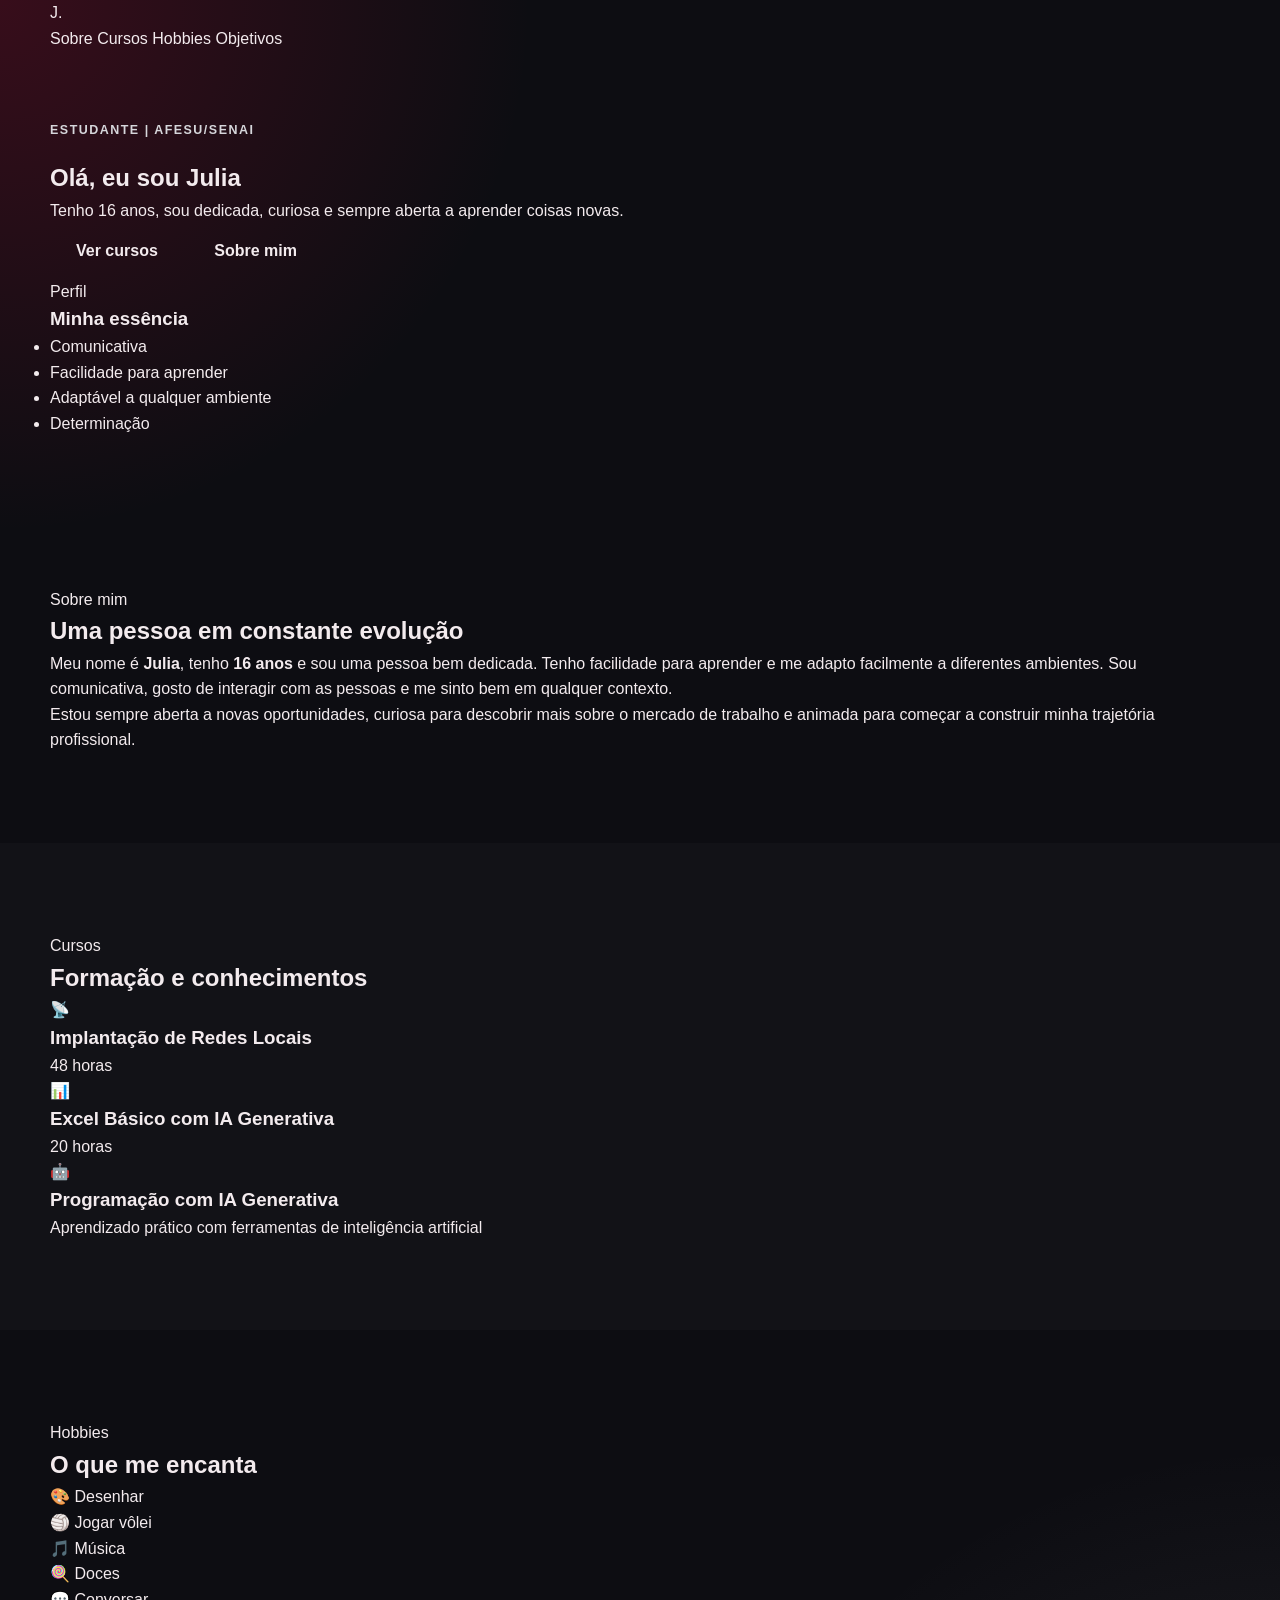
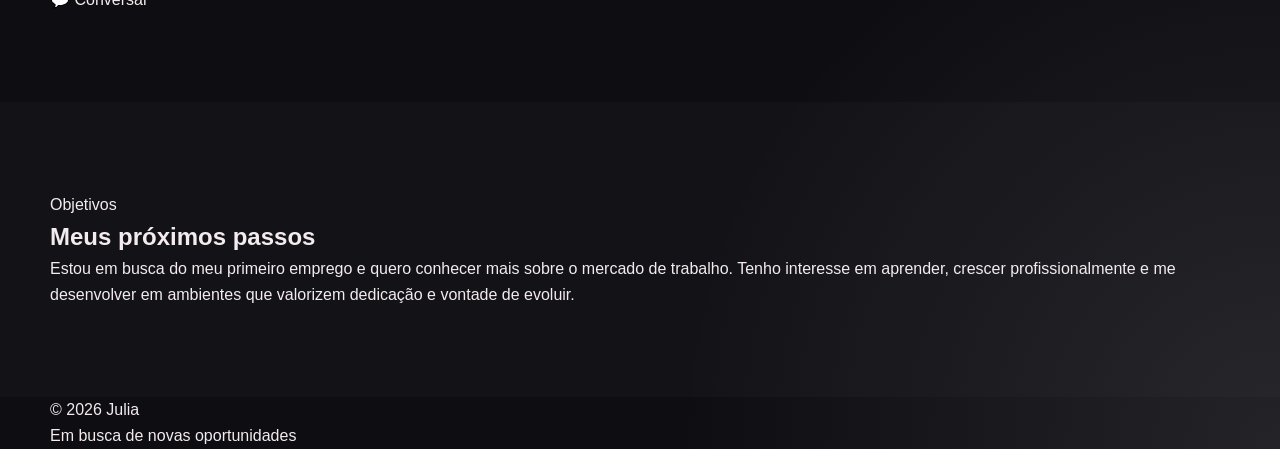
==== index.html @ 4592b9d6 "Add files via upload" ====
<!DOCTYPE html>
<html lang="pt-BR">
  <head>
    <meta charset="UTF-8" />
    <meta name="viewport" content="width=device-width, initial-scale=1.0" />
    <title>Julia | Portfólio</title>
    <meta
      name="description"
      content="Portfólio de Julia, estudante do Afesu/Senai com interesse em tecnologia, redes, Excel e IA generativa."
    />
    <link rel="preconnect" href="https://fonts.googleapis.com" />
    <link rel="preconnect" href="https://fonts.gstatic.com" crossorigin />
    <link
      href="https://fonts.googleapis.com/css2?family=Poppins:wght@400;500;600;700;800&display=swap"
      rel="stylesheet"
    />
    <link rel="stylesheet" href="style.css" />
  </head>
  <body>
    <header class="header">
      <div class="container nav">
        <div class="logo">J<span>.</span></div>
        <nav>
          <a href="#sobre">Sobre</a>
          <a href="#cursos">Cursos</a>
          <a href="#hobbies">Hobbies</a>
          <a href="#objetivos">Objetivos</a>
        </nav>
      </div>
    </header>

    <main>
      <section class="hero">
        <div class="container hero-content">
          <div class="hero-text">
            <p class="eyebrow">Estudante | Afesu/Senai</p>
            <h1>Olá, eu sou <span>Julia</span></h1>
            <p class="subtitle">
              Tenho 16 anos, sou dedicada, curiosa e sempre aberta a aprender coisas novas.
            </p>
            <div class="buttons">
              <a class="btn primary" href="#cursos">Ver cursos</a>
              <a class="btn secondary" href="#sobre">Sobre mim</a>
            </div>
          </div>

          <div class="hero-card">
            <div class="card-badge">Perfil</div>
            <h3>Minha essência</h3>
            <ul>
              <li>Comunicativa</li>
              <li>Facilidade para aprender</li>
              <li>Adaptável a qualquer ambiente</li>
              <li>Determinação</li>
            </ul>
          </div>
        </div>
      </section>

      <section id="sobre" class="section">
        <div class="container">
          <div class="section-title">
            <p>Sobre mim</p>
            <h2>Uma pessoa em constante evolução</h2>
          </div>

          <div class="about-box">
            <p>
              Meu nome é <strong>Julia</strong>, tenho <strong>16 anos</strong> e sou uma pessoa bem
              dedicada. Tenho facilidade para aprender e me adapto facilmente a diferentes ambientes.
              Sou comunicativa, gosto de interagir com as pessoas e me sinto bem em qualquer contexto.
            </p>
            <p>
              Estou sempre aberta a novas oportunidades, curiosa para descobrir mais sobre o mercado de
              trabalho e animada para começar a construir minha trajetória profissional.
            </p>
          </div>
        </div>
      </section>

      <section id="cursos" class="section alt">
        <div class="container">
          <div class="section-title">
            <p>Cursos</p>
            <h2>Formação e conhecimentos</h2>
          </div>

          <div class="courses-grid">
            <article class="course-card">
              <div class="icon">📡</div>
              <h3>Implantação de Redes Locais</h3>
              <p>48 horas</p>
            </article>

            <article class="course-card">
              <div class="icon">📊</div>
              <h3>Excel Básico com IA Generativa</h3>
              <p>20 horas</p>
            </article>

            <article class="course-card">
              <div class="icon">🤖</div>
              <h3>Programação com IA Generativa</h3>
              <p>Aprendizado prático com ferramentas de inteligência artificial</p>
            </article>
          </div>
        </div>
      </section>

      <section id="hobbies" class="section">
        <div class="container">
          <div class="section-title">
            <p>Hobbies</p>
            <h2>O que me encanta</h2>
          </div>

          <div class="hobby-grid">
            <div class="hobby-item">🎨 Desenhar</div>
            <div class="hobby-item">🏐 Jogar vôlei</div>
            <div class="hobby-item">🎵 Música</div>
            <div class="hobby-item">🍭 Doces</div>
            <div class="hobby-item">💬 Conversar</div>
          </div>
        </div>
      </section>

      <section id="objetivos" class="section alt">
        <div class="container">
          <div class="section-title">
            <p>Objetivos</p>
            <h2>Meus próximos passos</h2>
          </div>

          <div class="goals-box">
            <p>
              Estou em busca do meu primeiro emprego e quero conhecer mais sobre o mercado de trabalho.
              Tenho interesse em aprender, crescer profissionalmente e me desenvolver em ambientes que
              valorizem dedicação e vontade de evoluir.
            </p>
          </div>
        </div>
      </section>
    </main>

    <footer class="footer">
      <div class="container footer-content">
        <p>© 2026 Julia</p>
        <p>Em busca de novas oportunidades</p>
      </div>
    </footer>
  </body>
</html>
---- style.css ----
:root {
  --bg: #0d0d12;
  --bg-soft: #17141d;
  --panel: rgba(18, 15, 19, 0.9);
  --panel-strong: #1a1217;
  --card: #1d1a22;
  --card-alt: #221c2a;
  --primary: #b10d34;
  --primary-strong: #7d0b26;
  --primary-soft: rgba(177, 13, 52, 0.18);
  --text: #f3ebee;
  --muted: #c9b9c4;
  --silver: #d6d6db;
  --line: rgba(214, 214, 219, 0.15);
  --white: #ffffff;
  --shadow: 0 20px 45px rgba(0, 0, 0, 0.35);
}

* {
  margin: 0;
  padding: 0;
  box-sizing: border-box;
}

html {
  scroll-behavior: smooth;
}

body {
  background:
    radial-gradient(circle at top left, rgba(177, 13, 52, 0.26), transparent 22%),
    radial-gradient(circle at bottom right, rgba(214, 214, 219, 0.11), transparent 25%),
    var(--bg);
  color: var(--text);
  font-family: 'Inter', sans-serif;
  line-height: 1.6;
}

img {
  display: block;
  max-width: 100%;
}

a {
  color: inherit;
  text-decoration: none;
}

button {
  font: inherit;
}

.container {
  width: min(1180px, calc(100% - 32px));
  margin: 0 auto;
}

.site-header {
  position: sticky;
  top: 0;
  z-index: 20;
  background: rgba(13, 13, 18, 0.82);
  backdrop-filter: blur(14px);
  border-bottom: 1px solid var(--line);
}

.nav-wrap {
  display: flex;
  align-items: center;
  justify-content: space-between;
  gap: 20px;
  min-height: 78px;
}

.brand {
  font-family: 'Cormorant Garamond', serif;
  font-size: clamp(2rem, 2.6vw, 3rem);
  letter-spacing: 0.04em;
  font-weight: 700;
  color: var(--white);
}

.brand span {
  color: var(--primary);
}

.main-nav {
  display: flex;
  align-items: center;
  gap: 26px;
}

.main-nav a {
  position: relative;
  color: var(--muted);
  font-weight: 500;
  transition: color 0.2s ease;
}

.main-nav a::after {
  content: '';
  position: absolute;
  left: 0;
  bottom: -8px;
  width: 100%;
  height: 2px;
  background: var(--primary);
  transform: scaleX(0);
  transform-origin: left;
  transition: transform 0.25s ease;
}

.main-nav a:hover,
.main-nav a:focus-visible {
  color: var(--white);
}

.main-nav a:hover::after,
.main-nav a:focus-visible::after {
  transform: scaleX(1);
}

.nav-cta,
.btn {
  display: inline-flex;
  align-items: center;
  justify-content: center;
  border-radius: 999px;
  transition: transform 0.25s ease, box-shadow 0.25s ease, border-color 0.25s ease;
}

.nav-cta {
  padding: 12px 20px;
  background: linear-gradient(135deg, var(--primary), var(--primary-strong));
  color: var(--white);
  font-weight: 700;
  box-shadow: 0 12px 26px rgba(177, 13, 52, 0.35);
}

.nav-cta:hover,
.btn:hover {
  transform: translateY(-2px);
}

.nav-toggle {
  display: none;
  flex-direction: column;
  gap: 5px;
  background: transparent;
  border: 0;
  padding: 4px;
  cursor: pointer;
}

.nav-toggle span {
  display: block;
  width: 24px;
  height: 2px;
  background: var(--white);
  transition: transform 0.25s ease;
}

.hero {
  padding: 70px 0 60px;
}

.hero-grid {
  display: grid;
  grid-template-columns: 1.2fr 0.8fr;
  gap: 36px;
  align-items: center;
}

.eyebrow {
  color: var(--silver);
  letter-spacing: 0.12em;
  text-transform: uppercase;
  font-size: 0.78rem;
  margin-bottom: 18px;
  font-weight: 700;
}

.hero-copy h1 {
  font-family: 'Cormorant Garamond', serif;
  font-size: clamp(3rem, 4vw, 5.5rem);
  line-height: 0.95;
  margin-bottom: 18px;
  letter-spacing: 0.01em;
}

.hero-copy h1 span {
  color: var(--primary);
}

.lead {
  max-width: 610px;
  color: var(--muted);
  font-size: 1.08rem;
}

.cta-row {
  display: flex;
  flex-wrap: wrap;
  gap: 16px;
  margin-top: 30px;
}

.btn {
  padding: 15px 26px;
  font-weight: 700;
}

.btn-primary {
  background: linear-gradient(135deg, var(--primary), var(--primary-strong));
  color: var(--white);
  box-shadow: var(--shadow);
}

.btn-secondary {
  background: transparent;
  border: 1px solid rgba(214, 214, 219, 0.32);
  color: var(--text);
}

.stat-row {
  display: grid;
  grid-template-columns: repeat(3, minmax(0, 1fr));
  gap: 18px;
  margin-top: 34px;
}

.stat-row div {
  background: rgba(255, 255, 255, 0.02);
  border: 1px solid var(--line);
  border-radius: 18px;
  padding: 18px 16px;
}

.stat-row strong {
  display: block;
  font-size: 1.4rem;
  color: var(--white);
}

.stat-row span {
  color: var(--muted);
  font-size: 0.8rem;
}

.hero-visual {
  display: flex;
  justify-content: center;
}

.photo-card {
  position: relative;
  width: min(100%, 460px);
  border: 1px solid rgba(214, 214, 219, 0.12);
  background: rgba(255, 255, 255, 0.02);
  border-radius: 32px;
  overflow: hidden;
  box-shadow: var(--shadow);
}

.photo-card img {
  height: 700px;
  object-fit: cover;
  filter: saturate(0.9) contrast(1.08);
}

.floating-tag {
  position: absolute;
  right: 24px;
  bottom: 24px;
  display: grid;
  gap: 4px;
  background: rgba(17, 13, 17, 0.8);
  border: 1px solid rgba(214, 214, 219, 0.15);
  backdrop-filter: blur(8px);
  border-radius: 16px;
  padding: 14px 18px;
}

.floating-tag span {
  font-size: 0.7rem;
  letter-spacing: 0.1em;
  text-transform: uppercase;
  color: var(--silver);
}

.floating-tag strong {
  color: var(--white);
  font-size: 1.25rem;
  font-weight: 700;
}

.section {
  padding: 90px 0;
}

.alt {
  background: rgba(255, 255, 255, 0.02);
}

.section-heading {
  margin-bottom: 30px;
}

.section-heading p {
  color: var(--primary);
  font-size: 0.78rem;
  letter-spacing: 0.12em;
  text-transform: uppercase;
  font-weight: 700;
  margin-bottom: 12px;
}

.section-heading h2 {
  font-family: 'Cormorant Garamond', serif;
  font-size: clamp(2.4rem, 3vw, 3.4rem);
  line-height: 1;
}

.filter-bar,
.inspiration-filters {
  display: flex;
  flex-wrap: wrap;
  gap: 12px;
  margin-bottom: 28px;
}

.filter-btn,
.mini-filter,
.quiz-option {
  border: 1px solid rgba(214, 214, 219, 0.14);
  background: rgba(255, 255, 255, 0.02);
  color: var(--text);
  padding: 10px 18px;
  border-radius: 999px;
  cursor: pointer;
  transition: all 0.25s ease;
}

.filter-btn.active,
.mini-filter.active,
.quiz-option:hover,
.quiz-option:focus-visible {
  background: linear-gradient(135deg, var(--primary), var(--primary-strong));
  border-color: transparent;
  color: var(--white);
  box-shadow: 0 12px 26px rgba(177, 13, 52, 0.25);
}

.product-grid,
.inspiration-grid,
.favorites-grid {
  display: grid;
  gap: 22px;
}

.product-grid {
  grid-template-columns: repeat(4, minmax(0, 1fr));
}

.product-card,
.favorite-item {
  background: linear-gradient(180deg, rgba(29, 26, 34, 0.9), rgba(22, 18, 24, 0.96));
  border: 1px solid var(--line);
  border-radius: 24px;
  overflow: hidden;
  box-shadow: 0 12px 30px rgba(0, 0, 0, 0.18);
  transition: transform 0.25s ease, border-color 0.25s ease;
}

.product-card:hover,
.favorite-item:hover,
.inspiration-card:hover {
  transform: translateY(-6px);
  border-color: rgba(177, 13, 52, 0.45);
}

.product-image img {
  height: 300px;
  width: 100%;
  object-fit: cover;
}

.product-body {
  padding: 18px 18px 20px;
}

.product-topline,
.product-meta {
  display: flex;
  align-items: center;
  justify-content: space-between;
  gap: 10px;
}

.product-topline {
  color: var(--silver);
  font-size: 0.72rem;
  text-transform: uppercase;
  letter-spacing: 0.08em;
}

.product-body h3 {
  margin: 14px 0 8px;
  font-size: 1.35rem;
  color: var(--white);
}

.product-body p {
  color: var(--muted);
  font-size: 0.92rem;
  min-height: 72px;
}

.product-meta {
  margin-top: 18px;
  color: var(--silver);
}

.product-meta strong {
  color: var(--white);
  font-size: 1.05rem;
}

.fav-btn,
.save-btn {
  border: 1px solid rgba(214, 214, 219, 0.2);
  background: rgba(255, 255, 255, 0.02);
  color: var(--white);
  width: 38px;
  height: 38px;
  border-radius: 50%;
  cursor: pointer;
  transition: all 0.25s ease;
}

.fav-btn.active,
.save-btn.active {
  background: rgba(177, 13, 52, 0.2);
  border-color: rgba(177, 13, 52, 0.6);
  color: #ff7fa5;
}

.inspiration-grid {
  grid-template-columns: repeat(3, minmax(0, 1fr));
}

.inspiration-card {
  position: relative;
  overflow: hidden;
  border-radius: 24px;
  border: 1px solid var(--line);
  min-height: 300px;
  transition: transform 0.25s ease, border-color 0.25s ease;
}

.inspiration-card img {
  width: 100%;
  height: 100%;
  object-fit: cover;
  filter: saturate(0.9) brightness(0.85);
}

.inspiration-overlay {
  position: absolute;
  inset: 0;
  background: linear-gradient(180deg, rgba(13, 13, 18, 0.12), rgba(13, 13, 18, 0.78));
  display: flex;
  align-items: flex-end;
  justify-content: space-between;
  padding: 18px;
}

.inspiration-overlay span {
  font-weight: 700;
  letter-spacing: 0.04em;
  text-transform: uppercase;
  font-size: 0.74rem;
  color: var(--white);
}

.save-btn {
  width: 42px;
  height: 42px;
  background: rgba(13, 13, 18, 0.47);
  border-color: rgba(214, 214, 219, 0.25);
}

.quiz-layout {
  display: grid;
  grid-template-columns: 1.3fr 0.7fr;
  gap: 24px;
}

.quiz-card,
.result-panel {
  background: rgba(255, 255, 255, 0.02);
  border: 1px solid var(--line);
  border-radius: 28px;
  padding: 24px;
}

.quiz-step {
  display: none;
}

.quiz-step.active {
  display: block;
}

.quiz-label {
  color: var(--primary);
  letter-spacing: 0.12em;
  text-transform: uppercase;
  font-size: 0.72rem;
  font-weight: 700;
  margin-bottom: 12px;
}

.quiz-card h3 {
  font-size: clamp(1.8rem, 2vw, 2.3rem);
  margin-bottom: 20px;
  font-family: 'Cormorant Garamond', serif;
}

.option-list {
  display: grid;
  gap: 12px;
}

.quiz-option {
  width: 100%;
  text-align: left;
  padding: 14px 18px;
}

.result-panel {
  position: sticky;
  top: 100px;
}

.result-heading {
  color: var(--primary);
  letter-spacing: 0.12em;
  text-transform: uppercase;
  font-weight: 700;
  font-size: 0.72rem;
}

.result-panel h3 {
  margin: 12px 0 12px;
  font-size: 2.2rem;
  font-family: 'Cormorant Garamond', serif;
}

.result-panel p {
  color: var(--muted);
}

.palette {
  display: flex;
  gap: 12px;
  margin: 22px 0;
}

.palette span {
  display: inline-block;
  width: 48px;
  height: 48px;
  border-radius: 50%;
  background: var(--swatch);
  border: 2px solid rgba(255, 255, 255, 0.14);
}

.tips-list {
  list-style: none;
  display: grid;
  gap: 12px;
  margin-top: 16px;
}

.tips-list li {
  position: relative;
  padding-left: 22px;
  color: var(--muted);
}

.tips-list li::before {
  content: '•';
  position: absolute;
  left: 0;
  top: 0;
  color: var(--primary);
  font-size: 1.5rem;
  line-height: 1;
}

.favorites-grid {
  grid-template-columns: repeat(3, minmax(0, 1fr));
}

.favorite-item {
  display: grid;
  grid-template-columns: 120px 1fr;
}

.favorite-thumb img {
  width: 100%;
  height: 100%;
  min-height: 120px;
  object-fit: cover;
}

.favorite-copy {
  display: flex;
  flex-direction: column;
  justify-content: center;
  padding: 18px 16px;
}

.favorite-copy span {
  color: var(--primary);
  letter-spacing: 0.08em;
  text-transform: uppercase;
  font-size: 0.7rem;
  font-weight: 700;
}

.favorite-copy h3 {
  margin-top: 6px;
  font-size: 1.2rem;
}

.empty-state {
  grid-column: 1 / -1;
  background: rgba(255, 255, 255, 0.02);
  border: 1px dashed rgba(214, 214, 219, 0.2);
  border-radius: 18px;
  padding: 28px 20px;
  color: var(--muted);
}

.site-footer {
  background: #0a090d;
  border-top: 1px solid var(--line);
  padding: 28px 0 40px;
}

.footer-wrap {
  display: flex;
  align-items: center;
  justify-content: space-between;
  gap: 18px;
  flex-wrap: wrap;
}

.footer-brand {
  font-size: 2.1rem;
  margin-bottom: 4px;
}

.site-footer p {
  color: var(--muted);
}

.footer-links {
  display: flex;
  gap: 18px;
  flex-wrap: wrap;
}

.footer-links a {
  color: var(--silver);
}

@media (max-width: 980px) {
  .hero-grid,
  .quiz-layout,
  .product-grid {
    grid-template-columns: 1fr 1fr;
  }

  .hero-grid {
    grid-template-columns: 1fr;
  }

  .product-grid {
    grid-template-columns: repeat(2, minmax(0, 1fr));
  }

  .inspiration-grid,
  .favorites-grid {
    grid-template-columns: repeat(2, minmax(0, 1fr));
  }

  .quiz-layout {
    grid-template-columns: 1fr;
  }

  .result-panel {
    position: static;
  }
}

@media (max-width: 760px) {
  .nav-toggle {
    display: flex;
  }

  .main-nav {
    position: absolute;
    left: 16px;
    right: 16px;
    top: calc(100% + 10px);
    display: none;
    flex-direction: column;
    align-items: flex-start;
    padding: 20px;
    background: rgba(17, 13, 17, 0.96);
    border: 1px solid var(--line);
    border-radius: 18px;
    box-shadow: var(--shadow);
  }

  .main-nav.open {
    display: flex;
  }

  .nav-cta {
    display: none;
  }

  .filter-bar,
  .inspiration-filters {
    overflow-x: auto;
    flex-wrap: nowrap;
    padding-bottom: 8px;
  }

  .product-grid,
  .inspiration-grid,
  .favorites-grid {
    grid-template-columns: 1fr;
  }

  .photo-card img {
    height: 520px;
  }

  .cta-row {
    flex-direction: column;
    align-items: stretch;
  }

  .btn {
    width: 100%;
  }

  .stat-row {
    grid-template-columns: 1fr;
  }
}
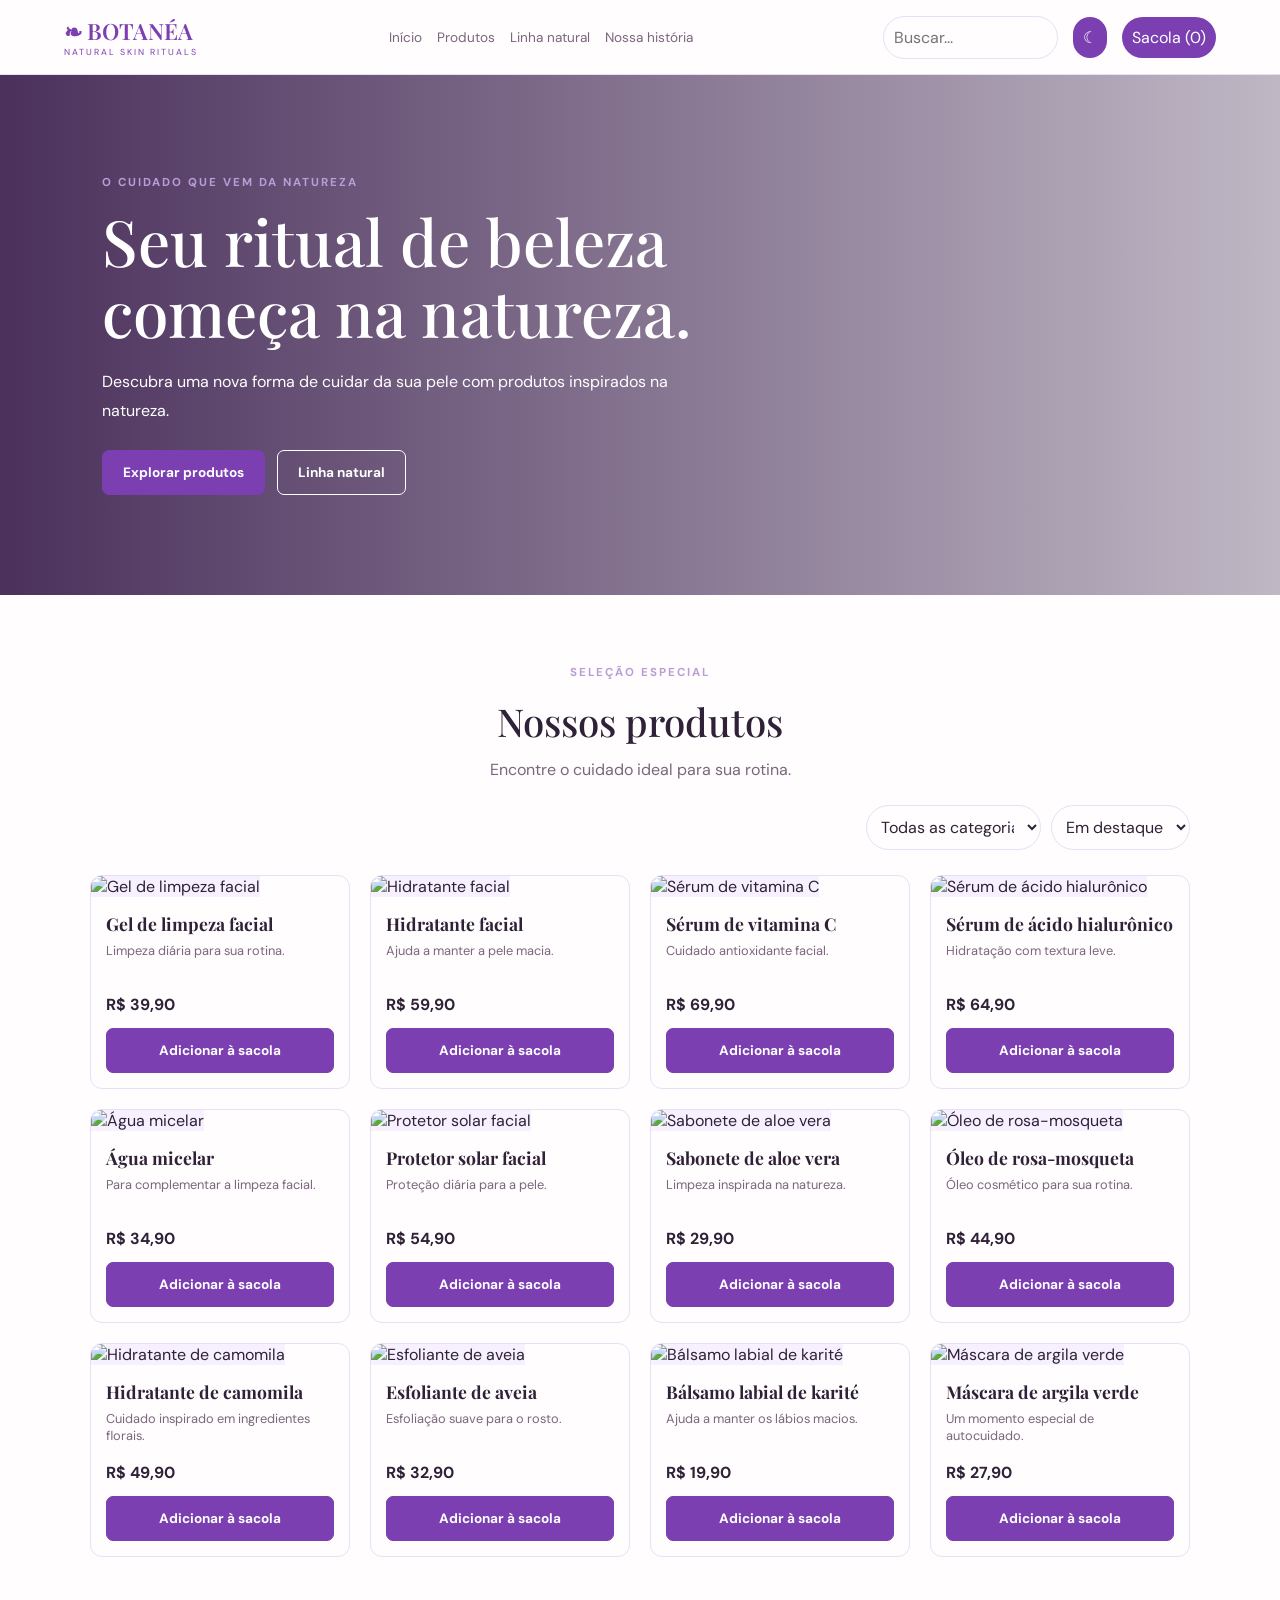
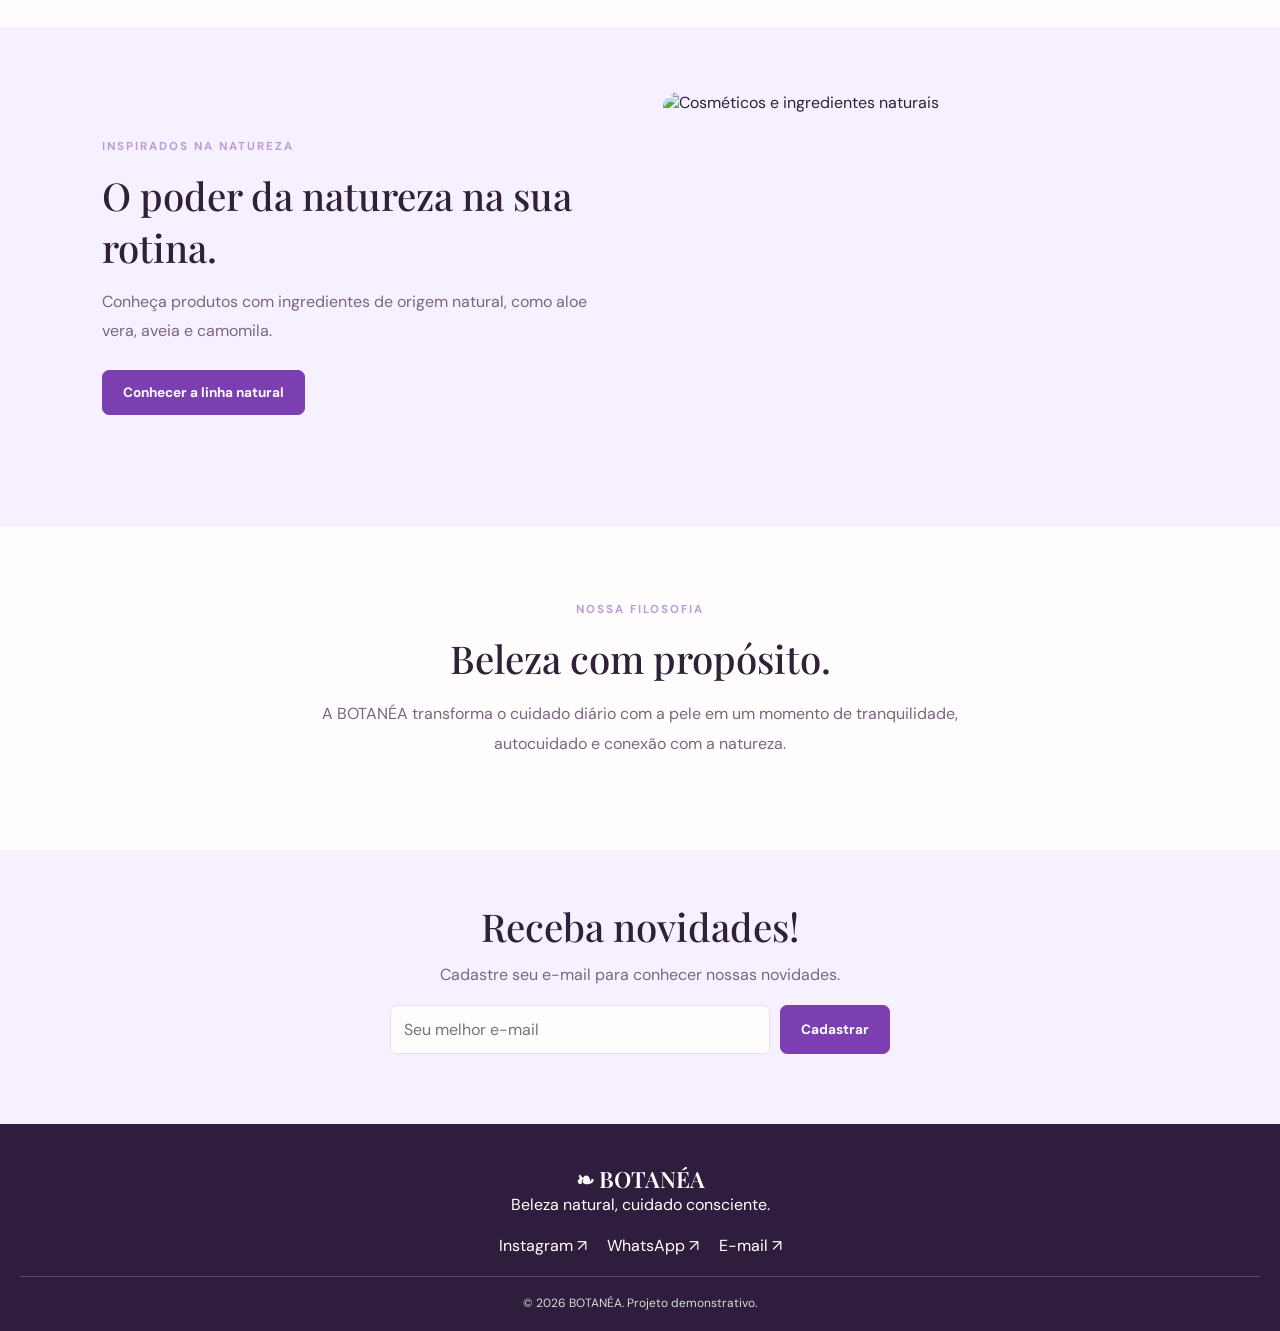
==== commit 8e8a3a1d: "Add files via upload" ====
--- a/index.html
+++ b/index.html
@@ -1,152 +1,434 @@
 <!DOCTYPE html>
 <html lang="pt-BR">
-  <head>
-    <meta charset="UTF-8" />
-    <meta name="viewport" content="width=device-width, initial-scale=1.0" />
-    <title>Julia | Portfólio</title>
-    <meta
-      name="description"
-      content="Portfólio de Julia, estudante do Afesu/Senai com interesse em tecnologia, redes, Excel e IA generativa."
-    />
-    <link rel="preconnect" href="https://fonts.googleapis.com" />
-    <link rel="preconnect" href="https://fonts.gstatic.com" crossorigin />
-    <link
-      href="https://fonts.googleapis.com/css2?family=Poppins:wght@400;500;600;700;800&display=swap"
-      rel="stylesheet"
-    />
-    <link rel="stylesheet" href="style.css" />
-  </head>
-  <body>
-    <header class="header">
-      <div class="container nav">
-        <div class="logo">J<span>.</span></div>
-        <nav>
-          <a href="#sobre">Sobre</a>
-          <a href="#cursos">Cursos</a>
-          <a href="#hobbies">Hobbies</a>
-          <a href="#objetivos">Objetivos</a>
-        </nav>
+<head>
+<meta charset="UTF-8">
+<meta name="viewport" content="width=device-width, initial-scale=1.0">
+<title>BOTANÉA | Natural Skin Care</title>
+
+<link href="https://fonts.googleapis.com/css2?family=DM+Sans:wght@400;500;700&family=Playfair+Display:wght@500;600&display=swap" rel="stylesheet">
+
+<style>
+:root {
+  --verde:#7b3fb2;
+  --escuro:#2f1d3d;
+  --creme:#f7f1ff;
+  --branco:#fffdfd;
+  --texto:#2f2137;
+  --cinza:#7b667e;
+  --borda:#e9dff5;
+  --cartao:#fffdfd;
+  --dourado:#b99dd7;
+}
+
+* {box-sizing:border-box;margin:0;padding:0}
+html {scroll-behavior:smooth;scroll-padding-top:90px}
+body {background:var(--branco);color:var(--texto);font-family:"DM Sans",sans-serif;transition:.3s}
+body.escuro {
+  --creme:#1f1a2b;--branco:#241c31;--texto:#f4edf7;
+  --cinza:#d2c3df;--borda:#4f3b62;--cartao:#302741;
+  --verde:#c9a9f0;--escuro:#1a1224;
+}
+a {color:inherit;text-decoration:none}
+button,input,select {font:inherit}
+button {cursor:pointer}
+
+header {
+  min-height:75px;padding:15px 5%;display:flex;align-items:center;
+  justify-content:space-between;gap:15px;position:sticky;top:0;
+  z-index:10;background:var(--branco);border-bottom:1px solid var(--borda);
+}
+.logo {font-family:"Playfair Display",serif;font-size:1.4rem;color:var(--verde);font-weight:600}
+.logo small {display:block;font: .55rem "DM Sans",sans-serif;letter-spacing:2px}
+nav,.acoes {display:flex;align-items:center;gap:15px}
+nav a {font-size:.85rem;color:var(--cinza)}
+nav a:hover {color:var(--dourado)}
+.acoes input,.filtros select {
+  padding:10px;border:1px solid var(--borda);border-radius:25px;
+  background:var(--cartao);color:var(--texto);max-width:175px;
+}
+.acoes button {border:0;border-radius:25px;background:var(--verde);color:white;padding:10px}
+#menu-btn {display:none}
+
+.hero {
+  min-height:520px;display:flex;align-items:center;padding:60px 8%;color:white;
+  background:linear-gradient(90deg,#3b1f4eeb,#3a244e52),
+  url("https://images.unsplash.com/photo-1608248543803-ba4f8c70ae0b?auto=format&fit=crop&w=1800&q=85") center/cover;
+}
+.hero-content {max-width:600px}
+.etiqueta {color:var(--dourado);font-size:.72rem;font-weight:bold;letter-spacing:2px;margin-bottom:15px}
+h1,h2 {font-family:"Playfair Display",serif;font-weight:500}
+.hero h1 {font-size:clamp(2.6rem,5vw,4.5rem);line-height:1.12;margin-bottom:20px}
+.hero p:not(.etiqueta) {line-height:1.8;margin-bottom:25px}
+.botao {display:inline-block;padding:13px 20px;border:1px solid var(--verde);border-radius:7px;background:var(--verde);color:white;font-size:.85rem;font-weight:bold;transition:.2s}
+.botao:hover {opacity:.85;transform:translateY(-2px)}
+.botao-claro {background:transparent;border-color:white;margin-left:8px}
+
+.secao {padding:70px 7%;text-align:center}
+h2 {font-size:clamp(2rem,3vw,3rem);margin-bottom:12px}
+.subtitulo {color:var(--cinza);margin-bottom:25px}
+.filtros {display:flex;justify-content:flex-end;gap:10px;margin-bottom:25px}
+.produtos {display:grid;grid-template-columns:repeat(4,minmax(0,1fr));gap:20px;text-align:left}
+.produto {border:1px solid var(--borda);border-radius:12px;overflow:hidden;background:var(--cartao);transition:.25s}
+.produto:hover {transform:translateY(-5px);box-shadow:0 12px 30px #00000012}
+.produto img {width:100%;height:230px;object-fit:cover;background:var(--creme)}
+.produto-info {padding:15px}
+.produto h3 {font-family:"Playfair Display",serif;font-size:1.1rem;margin-bottom:7px}
+.produto p {color:var(--cinza);font-size:.8rem;min-height:40px;margin-bottom:12px}
+.preco {font-weight:bold;margin-bottom:13px}
+.produto .botao {width:100%;text-align:center}
+
+.natural {padding:65px 8%;background:var(--creme);display:grid;grid-template-columns:1fr 1fr;align-items:center;gap:45px}
+.natural p:not(.etiqueta) {color:var(--cinza);line-height:1.8;margin:15px 0 25px}
+.natural img {width:100%;height:370px;object-fit:cover;border-radius:15px}
+.sobre {text-align:center;padding:75px 8%}
+.sobre p:last-child {color:var(--cinza);max-width:650px;margin:15px auto;line-height:1.9}
+.newsletter {padding:50px 20px;text-align:center;background:var(--creme)}
+.newsletter p {color:var(--cinza);margin:12px 0}
+.newsletter form {display:flex;justify-content:center;gap:10px;margin:20px auto;max-width:500px}
+.newsletter input {min-width:0;flex:1;padding:13px;border:1px solid var(--borda);border-radius:7px;background:var(--cartao);color:var(--texto)}
+
+footer {background:var(--escuro);color:white;text-align:center;padding:40px 20px 20px}
+.logo-footer {color:white}
+.redes {display:flex;justify-content:center;gap:20px;flex-wrap:wrap;margin:20px}
+.copyright {border-top:1px solid #ffffff30;padding-top:18px;font-size:.75rem;color:#d4ded4}
+
+.fundo-carrinho {position:fixed;inset:0;background:#0007;z-index:19;display:none}
+.fundo-carrinho.aberto {display:block}
+.carrinho {position:fixed;z-index:20;right:0;top:0;width:min(420px,100%);height:100dvh;padding:24px;background:var(--branco);color:var(--texto);transform:translateX(105%);transition:transform .3s;overflow-y:auto}
+.carrinho.aberto {transform:translateX(0)}
+.topo-carrinho {display:flex;justify-content:space-between;align-items:center;margin-bottom:20px}
+.topo-carrinho h2 {font-size:1.8rem}
+.topo-carrinho button {border:0;background:transparent;color:var(--texto);font-size:1.2rem}
+.item-carrinho {display:grid;grid-template-columns:75px 1fr;gap:12px;padding:15px 0;border-bottom:1px solid var(--borda)}
+.item-carrinho img {width:75px;height:85px;object-fit:cover;border-radius:8px}
+.item-carrinho h3 {font-size:.95rem}
+.item-carrinho p {margin:5px 0}
+.quantidade {display:flex;gap:12px;align-items:center}
+.quantidade button {width:26px;height:26px;border:1px solid var(--borda);background:var(--cartao);color:var(--texto);border-radius:50%}
+.remover {color:#b34c62;border:0;background:transparent;margin-top:5px}
+.total-carrinho {border-top:1px solid var(--borda);padding-top:20px;margin-top:20px}
+.total-carrinho p {display:flex;justify-content:space-between;margin-bottom:15px}
+.total-carrinho .botao {width:100%}
+.total-carrinho small {display:block;margin-top:12px;color:var(--cinza);text-align:center}
+#carrinho-vazio {text-align:center;color:var(--cinza);padding:25px 0}
+#aviso {position:fixed;z-index:30;bottom:20px;left:50%;transform:translateX(-50%);padding:13px 20px;border-radius:8px;background:var(--escuro);color:white;opacity:0;pointer-events:none;transition:opacity .2s;text-align:center;width:max-content;max-width:90%}
+#aviso.visivel {opacity:1}
+
+@media(max-width:1050px) {
+  header {flex-wrap:wrap}
+  header nav {order:3;width:100%;justify-content:center;flex-wrap:wrap}
+  .produtos {grid-template-columns:repeat(3,minmax(0,1fr))}
+}
+@media(max-width:700px) {
+  header {padding:14px 4%;gap:10px}
+  #menu-btn {display:block}
+  header nav {display:none;flex-direction:column;align-items:flex-start;padding:15px;background:var(--cartao)}
+  header nav.aberto {display:flex}
+  .acoes {gap:5px}
+  .acoes input {width:105px;padding:8px}
+  .acoes button {padding:8px;font-size:.75rem}
+  .hero {min-height:470px;padding:45px 7%;background-position:60% center}
+  .hero h1 {font-size:2.7rem}
+  .secao {padding:50px 5%}
+  .produtos {grid-template-columns:repeat(2,minmax(0,1fr));gap:12px}
+  .produto img {height:165px}
+  .produto-info {padding:11px}
+  .produto h3 {font-size:.98rem}
+  .produto p {font-size:.73rem}
+  .filtros select {width:50%;min-width:0}
+  .natural {grid-template-columns:1fr;padding:45px 6%;gap:25px}
+  .natural img {height:260px}
+  .newsletter form {flex-direction:column}
+}
+@media(max-width:390px) {
+  .logo {font-size:1rem}
+  .logo small {font-size:.43rem}
+  .acoes input {width:80px}
+  .produto img {height:140px}
+}
+</style>
+</head>
+
+<body>
+<header>
+  <a href="#inicio" class="logo">❧ BOTANÉA<small>NATURAL SKIN RITUALS</small></a>
+
+  <nav id="menu">
+    <a href="#inicio">Início</a>
+    <a href="#produtos">Produtos</a>
+    <a href="#naturais">Linha natural</a>
+    <a href="#sobre">Nossa história</a>
+  </nav>
+
+  <div class="acoes">
+    <input type="search" id="busca" placeholder="Buscar..." aria-label="Buscar produtos">
+    <button id="tema" aria-label="Alternar tema">☾</button>
+    <button id="abrir-carrinho">Sacola (<span id="contador">0</span>)</button>
+    <button id="menu-btn" aria-label="Abrir menu">☰</button>
+  </div>
+</header>
+
+<main>
+<section class="hero" id="inicio">
+  <div class="hero-content">
+    <p class="etiqueta">O CUIDADO QUE VEM DA NATUREZA</p>
+    <h1>Seu ritual de beleza começa na natureza.</h1>
+    <p>Descubra uma nova forma de cuidar da sua pele com produtos inspirados na natureza.</p>
+    <a href="#produtos" class="botao">Explorar produtos</a>
+    <a href="#naturais" class="botao botao-claro">Linha natural</a>
+  </div>
+</section>
+
+<section class="secao" id="produtos">
+  <p class="etiqueta">SELEÇÃO ESPECIAL</p>
+  <h2>Nossos produtos</h2>
+  <p class="subtitulo">Encontre o cuidado ideal para sua rotina.</p>
+
+  <div class="filtros">
+    <select id="categoria" aria-label="Filtrar categoria">
+      <option value="todos">Todas as categorias</option>
+      <option value="Limpeza">Limpeza</option>
+      <option value="Hidratação">Hidratação</option>
+      <option value="Séruns">Séruns</option>
+      <option value="Proteção solar">Proteção solar</option>
+      <option value="Natural">Naturais</option>
+    </select>
+    <select id="ordenacao" aria-label="Ordenar produtos">
+      <option value="destaque">Em destaque</option>
+      <option value="menor">Menor preço</option>
+      <option value="maior">Maior preço</option>
+      <option value="nome">Nome A–Z</option>
+    </select>
+  </div>
+
+  <div class="produtos" id="lista-produtos"></div>
+  <p id="sem-resultados" hidden>Nenhum produto encontrado.</p>
+</section>
+
+<section class="natural" id="naturais">
+  <div>
+    <p class="etiqueta">INSPIRADOS NA NATUREZA</p>
+    <h2>O poder da natureza na sua rotina.</h2>
+    <p>Conheça produtos com ingredientes de origem natural, como aloe vera, aveia e camomila.</p>
+    <button class="botao" id="ver-naturais">Conhecer a linha natural</button>
+  </div>
+  <img src="https://images.unsplash.com/photo-1547887538-e3a2f32cb1cc?auto=format&fit=crop&w=900&q=85" alt="Cosméticos e ingredientes naturais">
+</section>
+
+<section class="sobre" id="sobre">
+  <p class="etiqueta">NOSSA FILOSOFIA</p>
+  <h2>Beleza com propósito.</h2>
+  <p>A BOTANÉA transforma o cuidado diário com a pele em um momento de tranquilidade, autocuidado e conexão com a natureza.</p>
+</section>
+
+<section class="newsletter">
+  <h2>Receba novidades!</h2>
+  <p>Cadastre seu e-mail para conhecer nossas novidades.</p>
+  <form id="form-newsletter">
+    <input type="email" id="email" placeholder="Seu melhor e-mail" required>
+    <button class="botao" type="submit">Cadastrar</button>
+  </form>
+  <p id="mensagem-newsletter" aria-live="polite"></p>
+</section>
+</main>
+
+<footer>
+  <a href="#inicio" class="logo logo-footer">❧ BOTANÉA</a>
+  <p>Beleza natural, cuidado consciente.</p>
+  <div class="redes">
+    <a href="https://instagram.com/" target="_blank" rel="noopener noreferrer">Instagram ↗</a>
+    <a href="https://wa.me/" target="_blank" rel="noopener noreferrer">WhatsApp ↗</a>
+    <a href="mailto:contato@botanea.com">E-mail ↗</a>
+  </div>
+  <p class="copyright">© 2026 BOTANÉA. Projeto demonstrativo.</p>
+</footer>
+
+<div class="fundo-carrinho" id="fundo-carrinho"></div>
+<aside class="carrinho" id="carrinho" aria-label="Carrinho de compras">
+  <div class="topo-carrinho">
+    <h2>Sua sacola</h2>
+    <button id="fechar-carrinho" aria-label="Fechar carrinho">✕</button>
+  </div>
+  <div id="itens-carrinho"></div>
+  <p id="carrinho-vazio">Sua sacola está vazia. 💚</p>
+  <div class="total-carrinho">
+    <p>Subtotal: <strong id="subtotal">R$ 0,00</strong></p>
+    <button class="botao" id="finalizar">Finalizar pedido</button>
+    <small>Checkout demonstrativo, sem cobrança real.</small>
+  </div>
+</aside>
+<div id="aviso" role="status" aria-live="polite"></div>
+
+<script>
+const produtos = [
+  {id:1,nome:"Gel de limpeza facial",categoria:"Limpeza",descricao:"Limpeza diária para sua rotina.",preco:39.90,natural:false,imagem:"https://images.unsplash.com/photo-1556229010-6c3f2c9ca5f8?auto=format&fit=crop&w=700&q=80"},
+  {id:2,nome:"Hidratante facial",categoria:"Hidratação",descricao:"Ajuda a manter a pele macia.",preco:59.90,natural:false,imagem:"https://images.unsplash.com/photo-1608248543803-ba4f8c70ae0b?auto=format&fit=crop&w=700&q=80"},
+  {id:3,nome:"Sérum de vitamina C",categoria:"Séruns",descricao:"Cuidado antioxidante facial.",preco:69.90,natural:false,imagem:"https://images.unsplash.com/photo-1601049541289-9b1b7bbbfe19?auto=format&fit=crop&w=700&q=80"},
+  {id:4,nome:"Sérum de ácido hialurônico",categoria:"Séruns",descricao:"Hidratação com textura leve.",preco:64.90,natural:false,imagem:"https://images.unsplash.com/photo-1608248543803-ba4f8c70ae0b?auto=format&fit=crop&w=700&q=80"},
+  {id:5,nome:"Água micelar",categoria:"Limpeza",descricao:"Para complementar a limpeza facial.",preco:34.90,natural:false,imagem:"https://images.unsplash.com/photo-1556228720-195a672e8a03?auto=format&fit=crop&w=700&q=80"},
+  {id:6,nome:"Protetor solar facial",categoria:"Proteção solar",descricao:"Proteção diária para a pele.",preco:54.90,natural:false,imagem:"https://images.unsplash.com/photo-1556228720-195a672e8a03?auto=format&fit=crop&w=700&q=80"},
+  {id:7,nome:"Sabonete de aloe vera",categoria:"Natural",descricao:"Limpeza inspirada na natureza.",preco:29.90,natural:true,imagem:"https://images.unsplash.com/photo-1600428853876-fb5a850b444f?auto=format&fit=crop&w=700&q=80"},
+  {id:8,nome:"Óleo de rosa-mosqueta",categoria:"Natural",descricao:"Óleo cosmético para sua rotina.",preco:44.90,natural:true,imagem:"https://images.unsplash.com/photo-1601049541289-9b1b7bbbfe19?auto=format&fit=crop&w=700&q=80"},
+  {id:9,nome:"Hidratante de camomila",categoria:"Hidratação",descricao:"Cuidado inspirado em ingredientes florais.",preco:49.90,natural:true,imagem:"https://images.unsplash.com/photo-1570172619644-dfd03ed5d881?auto=format&fit=crop&w=700&q=80"},
+  {id:10,nome:"Esfoliante de aveia",categoria:"Natural",descricao:"Esfoliação suave para o rosto.",preco:32.90,natural:true,imagem:"https://images.unsplash.com/photo-1556229010-6c3f2c9ca5f8?auto=format&fit=crop&w=700&q=80"},
+  {id:11,nome:"Bálsamo labial de karité",categoria:"Natural",descricao:"Ajuda a manter os lábios macios.",preco:19.90,natural:true,imagem:"https://images.unsplash.com/photo-1600428853876-fb5a850b444f?auto=format&fit=crop&w=700&q=80"},
+  {id:12,nome:"Máscara de argila verde",categoria:"Natural",descricao:"Um momento especial de autocuidado.",preco:27.90,natural:true,imagem:"https://images.unsplash.com/photo-1570172619644-dfd03ed5d881?auto=format&fit=crop&w=700&q=80"}
+];
+
+const moeda = valor => valor.toLocaleString("pt-BR",{style:"currency",currency:"BRL"});
+const buscar = document.getElementById("busca");
+const categoria = document.getElementById("categoria");
+const ordenacao = document.getElementById("ordenacao");
+const lista = document.getElementById("lista-produtos");
+
+let carrinho = [];
+try {
+  const salvo = JSON.parse(localStorage.getItem("botanea-carrinho") || "[]");
+  if(Array.isArray(salvo)) carrinho = salvo;
+} catch { carrinho = []; }
+
+function salvarCarrinho() {
+  localStorage.setItem("botanea-carrinho",JSON.stringify(carrinho));
+}
+
+function mostrarAviso(mensagem) {
+  const aviso = document.getElementById("aviso");
+  aviso.textContent = mensagem;
+  aviso.classList.add("visivel");
+  clearTimeout(mostrarAviso.timer);
+  mostrarAviso.timer = setTimeout(()=>aviso.classList.remove("visivel"),2500);
+}
+
+function mostrarProdutos() {
+  const termo = buscar.value.trim().toLocaleLowerCase("pt-BR");
+  let encontrados = produtos.filter(p =>
+    (p.nome+" "+p.descricao+" "+p.categoria).toLocaleLowerCase("pt-BR").includes(termo) &&
+    (categoria.value==="todos" || p.categoria===categoria.value)
+  );
+
+  if(ordenacao.value==="menor") encontrados.sort((a,b)=>a.preco-b.preco);
+  if(ordenacao.value==="maior") encontrados.sort((a,b)=>b.preco-a.preco);
+  if(ordenacao.value==="nome") encontrados.sort((a,b)=>a.nome.localeCompare(b.nome,"pt-BR"));
+
+  lista.innerHTML = encontrados.map(p=>`
+    <article class="produto">
+      <img src="${p.imagem}" alt="${p.nome}" loading="lazy">
+      <div class="produto-info">
+        <h3>${p.nome}</h3>
+        <p>${p.descricao}</p>
+        <div class="preco">${moeda(p.preco)}</div>
+        <button class="botao" data-adicionar="${p.id}">Adicionar à sacola</button>
       </div>
-    </header>
-
-    <main>
-      <section class="hero">
-        <div class="container hero-content">
-          <div class="hero-text">
-            <p class="eyebrow">Estudante | Afesu/Senai</p>
-            <h1>Olá, eu sou <span>Julia</span></h1>
-            <p class="subtitle">
-              Tenho 16 anos, sou dedicada, curiosa e sempre aberta a aprender coisas novas.
-            </p>
-            <div class="buttons">
-              <a class="btn primary" href="#cursos">Ver cursos</a>
-              <a class="btn secondary" href="#sobre">Sobre mim</a>
-            </div>
-          </div>
-
-          <div class="hero-card">
-            <div class="card-badge">Perfil</div>
-            <h3>Minha essência</h3>
-            <ul>
-              <li>Comunicativa</li>
-              <li>Facilidade para aprender</li>
-              <li>Adaptável a qualquer ambiente</li>
-              <li>Determinação</li>
-            </ul>
-          </div>
-        </div>
-      </section>
-
-      <section id="sobre" class="section">
-        <div class="container">
-          <div class="section-title">
-            <p>Sobre mim</p>
-            <h2>Uma pessoa em constante evolução</h2>
-          </div>
-
-          <div class="about-box">
-            <p>
-              Meu nome é <strong>Julia</strong>, tenho <strong>16 anos</strong> e sou uma pessoa bem
-              dedicada. Tenho facilidade para aprender e me adapto facilmente a diferentes ambientes.
-              Sou comunicativa, gosto de interagir com as pessoas e me sinto bem em qualquer contexto.
-            </p>
-            <p>
-              Estou sempre aberta a novas oportunidades, curiosa para descobrir mais sobre o mercado de
-              trabalho e animada para começar a construir minha trajetória profissional.
-            </p>
-          </div>
-        </div>
-      </section>
-
-      <section id="cursos" class="section alt">
-        <div class="container">
-          <div class="section-title">
-            <p>Cursos</p>
-            <h2>Formação e conhecimentos</h2>
-          </div>
-
-          <div class="courses-grid">
-            <article class="course-card">
-              <div class="icon">📡</div>
-              <h3>Implantação de Redes Locais</h3>
-              <p>48 horas</p>
-            </article>
-
-            <article class="course-card">
-              <div class="icon">📊</div>
-              <h3>Excel Básico com IA Generativa</h3>
-              <p>20 horas</p>
-            </article>
-
-            <article class="course-card">
-              <div class="icon">🤖</div>
-              <h3>Programação com IA Generativa</h3>
-              <p>Aprendizado prático com ferramentas de inteligência artificial</p>
-            </article>
-          </div>
-        </div>
-      </section>
-
-      <section id="hobbies" class="section">
-        <div class="container">
-          <div class="section-title">
-            <p>Hobbies</p>
-            <h2>O que me encanta</h2>
-          </div>
-
-          <div class="hobby-grid">
-            <div class="hobby-item">🎨 Desenhar</div>
-            <div class="hobby-item">🏐 Jogar vôlei</div>
-            <div class="hobby-item">🎵 Música</div>
-            <div class="hobby-item">🍭 Doces</div>
-            <div class="hobby-item">💬 Conversar</div>
-          </div>
-        </div>
-      </section>
-
-      <section id="objetivos" class="section alt">
-        <div class="container">
-          <div class="section-title">
-            <p>Objetivos</p>
-            <h2>Meus próximos passos</h2>
-          </div>
-
-          <div class="goals-box">
-            <p>
-              Estou em busca do meu primeiro emprego e quero conhecer mais sobre o mercado de trabalho.
-              Tenho interesse em aprender, crescer profissionalmente e me desenvolver em ambientes que
-              valorizem dedicação e vontade de evoluir.
-            </p>
-          </div>
-        </div>
-      </section>
-    </main>
-
-    <footer class="footer">
-      <div class="container footer-content">
-        <p>© 2026 Julia</p>
-        <p>Em busca de novas oportunidades</p>
+    </article>
+  `).join("");
+
+  document.getElementById("sem-resultados").hidden = encontrados.length!==0;
+}
+
+lista.addEventListener("click",evento=>{
+  const botao = evento.target.closest("[data-adicionar]");
+  if(botao) adicionarCarrinho(Number(botao.dataset.adicionar));
+});
+
+function adicionarCarrinho(id) {
+  const produto = produtos.find(p=>p.id===id);
+  if(!produto) return;
+  const item = carrinho.find(p=>p.id===id);
+  if(item) item.quantidade++;
+  else carrinho.push({id,quantidade:1});
+  mostrarCarrinho();
+  mostrarAviso(produto.nome+" adicionado à sacola!");
+}
+
+function mostrarCarrinho() {
+  carrinho = carrinho.filter(i=>produtos.some(p=>p.id===i.id) && Number.isInteger(i.quantidade) && i.quantidade>0);
+  document.getElementById("contador").textContent = carrinho.reduce((s,i)=>s+i.quantidade,0);
+  document.getElementById("carrinho-vazio").hidden = carrinho.length>0;
+  document.querySelector(".total-carrinho").hidden = carrinho.length===0;
+
+  document.getElementById("itens-carrinho").innerHTML = carrinho.map(i=>{
+    const p = produtos.find(prod=>prod.id===i.id);
+    return `<div class="item-carrinho">
+      <img src="${p.imagem}" alt="${p.nome}">
+      <div><h3>${p.nome}</h3><p>${moeda(p.preco)}</p>
+      <div class="quantidade">
+        <button data-alterar="${p.id}" data-delta="-1" aria-label="Diminuir">−</button>
+        <span>${i.quantidade}</span>
+        <button data-alterar="${p.id}" data-delta="1" aria-label="Aumentar">+</button>
       </div>
-    </footer>
-  </body>
+      <button class="remover" data-remover="${p.id}">Remover</button></div>
+    </div>`;
+  }).join("");
+
+  const total = carrinho.reduce((s,i)=>s+produtos.find(p=>p.id===i.id).preco*i.quantidade,0);
+  document.getElementById("subtotal").textContent = moeda(total);
+  salvarCarrinho();
+}
+
+document.getElementById("itens-carrinho").addEventListener("click",e=>{
+  const alterar = e.target.closest("[data-alterar]");
+  const remover = e.target.closest("[data-remover]");
+  if(alterar) {
+    const id = Number(alterar.dataset.alterar);
+    const item = carrinho.find(i=>i.id===id);
+    if(item) item.quantidade += Number(alterar.dataset.delta);
+    carrinho = carrinho.filter(i=>i.quantidade>0);
+    mostrarCarrinho();
+  }
+  if(remover) {
+    carrinho = carrinho.filter(i=>i.id!==Number(remover.dataset.remover));
+    mostrarCarrinho();
+    mostrarAviso("Produto removido da sacola.");
+  }
+});
+
+const painel = document.getElementById("carrinho");
+const fundo = document.getElementById("fundo-carrinho");
+function abrirCarrinho(){painel.classList.add("aberto");fundo.classList.add("aberto")}
+function fecharCarrinho(){painel.classList.remove("aberto");fundo.classList.remove("aberto")}
+document.getElementById("abrir-carrinho").addEventListener("click",abrirCarrinho);
+document.getElementById("fechar-carrinho").addEventListener("click",fecharCarrinho);
+fundo.addEventListener("click",fecharCarrinho);
+
+buscar.addEventListener("input",mostrarProdutos);
+categoria.addEventListener("change",mostrarProdutos);
+ordenacao.addEventListener("change",mostrarProdutos);
+
+document.getElementById("ver-naturais").addEventListener("click",()=>{
+  categoria.value="Natural";
+  mostrarProdutos();
+  document.getElementById("produtos").scrollIntoView({behavior:"smooth"});
+});
+
+const tema = document.getElementById("tema");
+function aplicarTema(escuro) {
+  document.body.classList.toggle("escuro",escuro);
+  tema.textContent=escuro?"☀":"☾";
+  localStorage.setItem("botanea-tema",escuro?"escuro":"claro");
+}
+tema.addEventListener("click",()=>aplicarTema(!document.body.classList.contains("escuro")));
+aplicarTema(localStorage.getItem("botanea-tema")==="escuro");
+
+document.getElementById("menu-btn").addEventListener("click",()=>{
+  document.getElementById("menu").classList.toggle("aberto");
+});
+document.querySelectorAll("#menu a").forEach(a=>a.addEventListener("click",()=>{
+  document.getElementById("menu").classList.remove("aberto");
+}));
+
+document.getElementById("form-newsletter").addEventListener("submit",e=>{
+  e.preventDefault();
+  document.getElementById("mensagem-newsletter").textContent="Obrigado pelo interesse! Este formulário é demonstrativo.";
+  document.getElementById("email").value="";
+});
+
+document.getElementById("finalizar").addEventListener("click",()=>{
+  if(!carrinho.length){mostrarAviso("Adicione produtos antes de finalizar.");return;}
+  alert("Pedido demonstrativo!\nTotal: "+document.getElementById("subtotal").textContent+"\nNenhum pagamento foi realizado.");
+});
+
+mostrarProdutos();
+mostrarCarrinho();
+</script>
+</body>
 </html>
